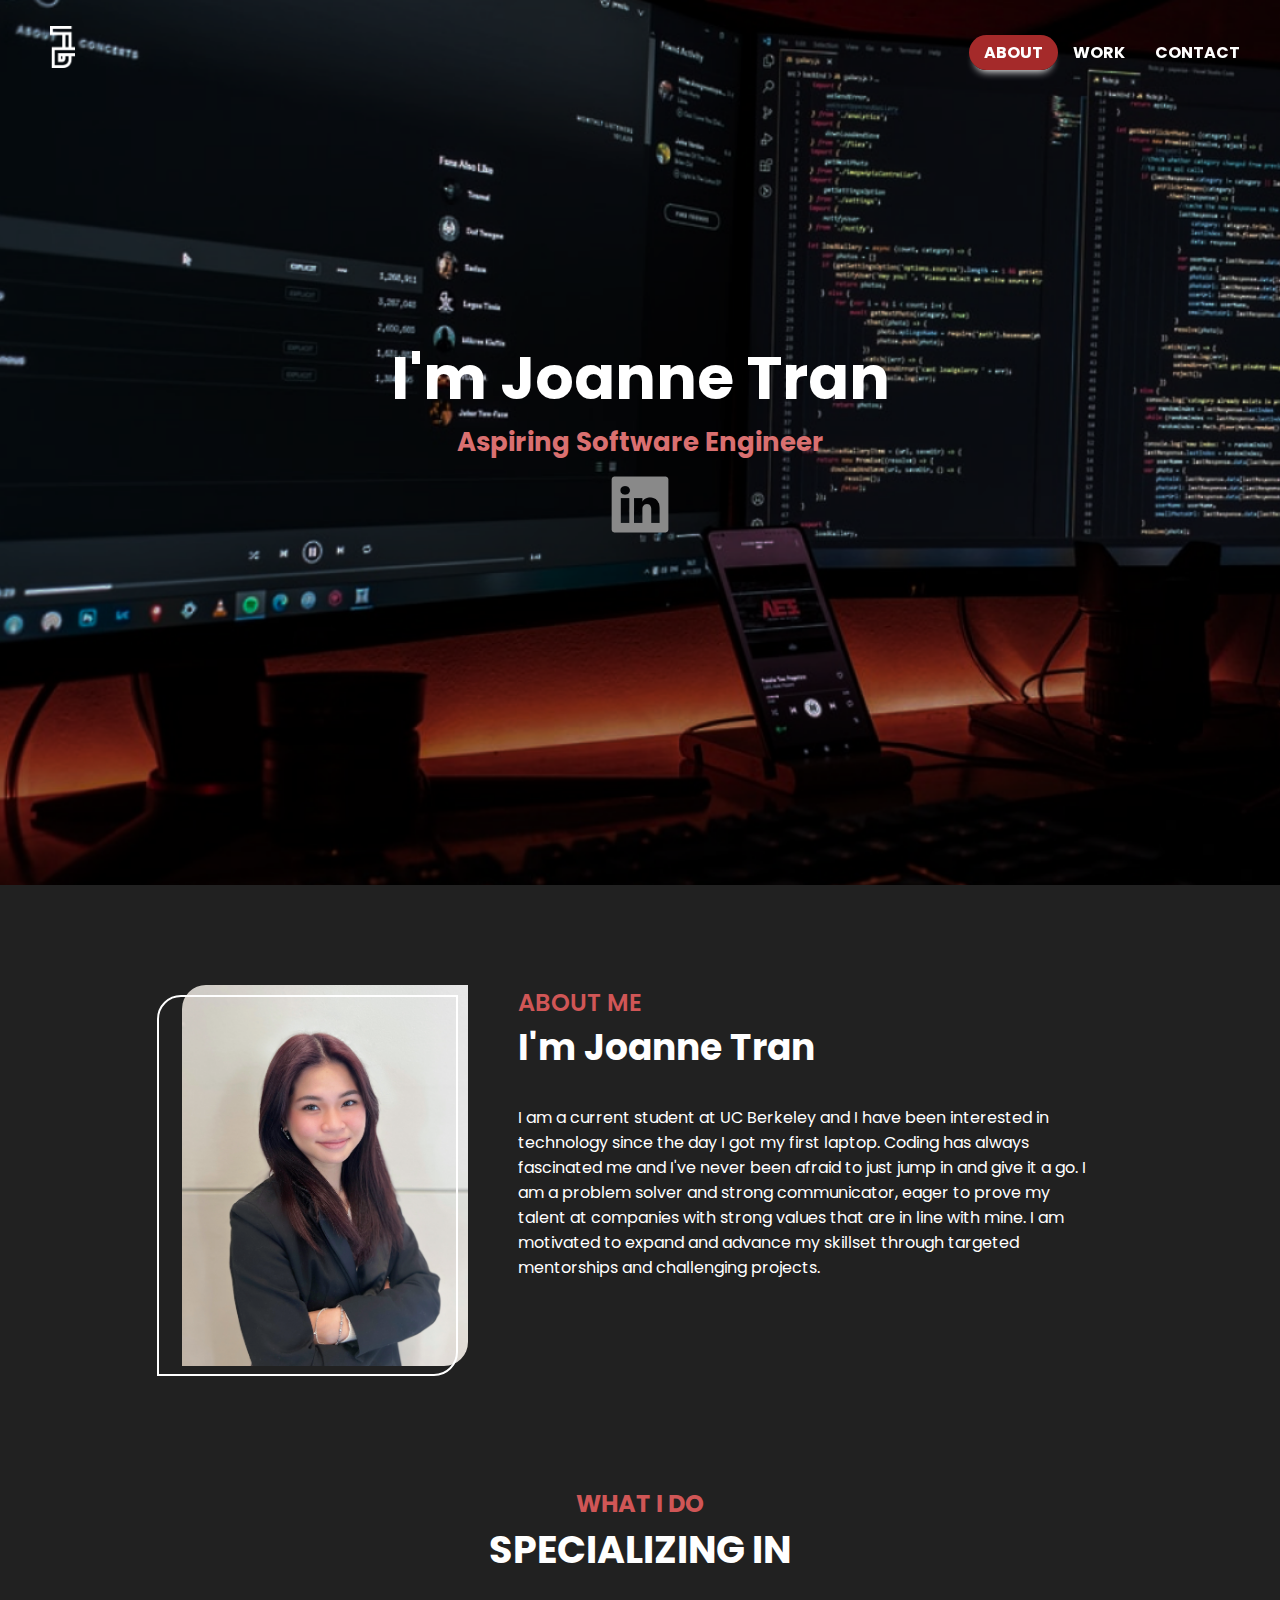
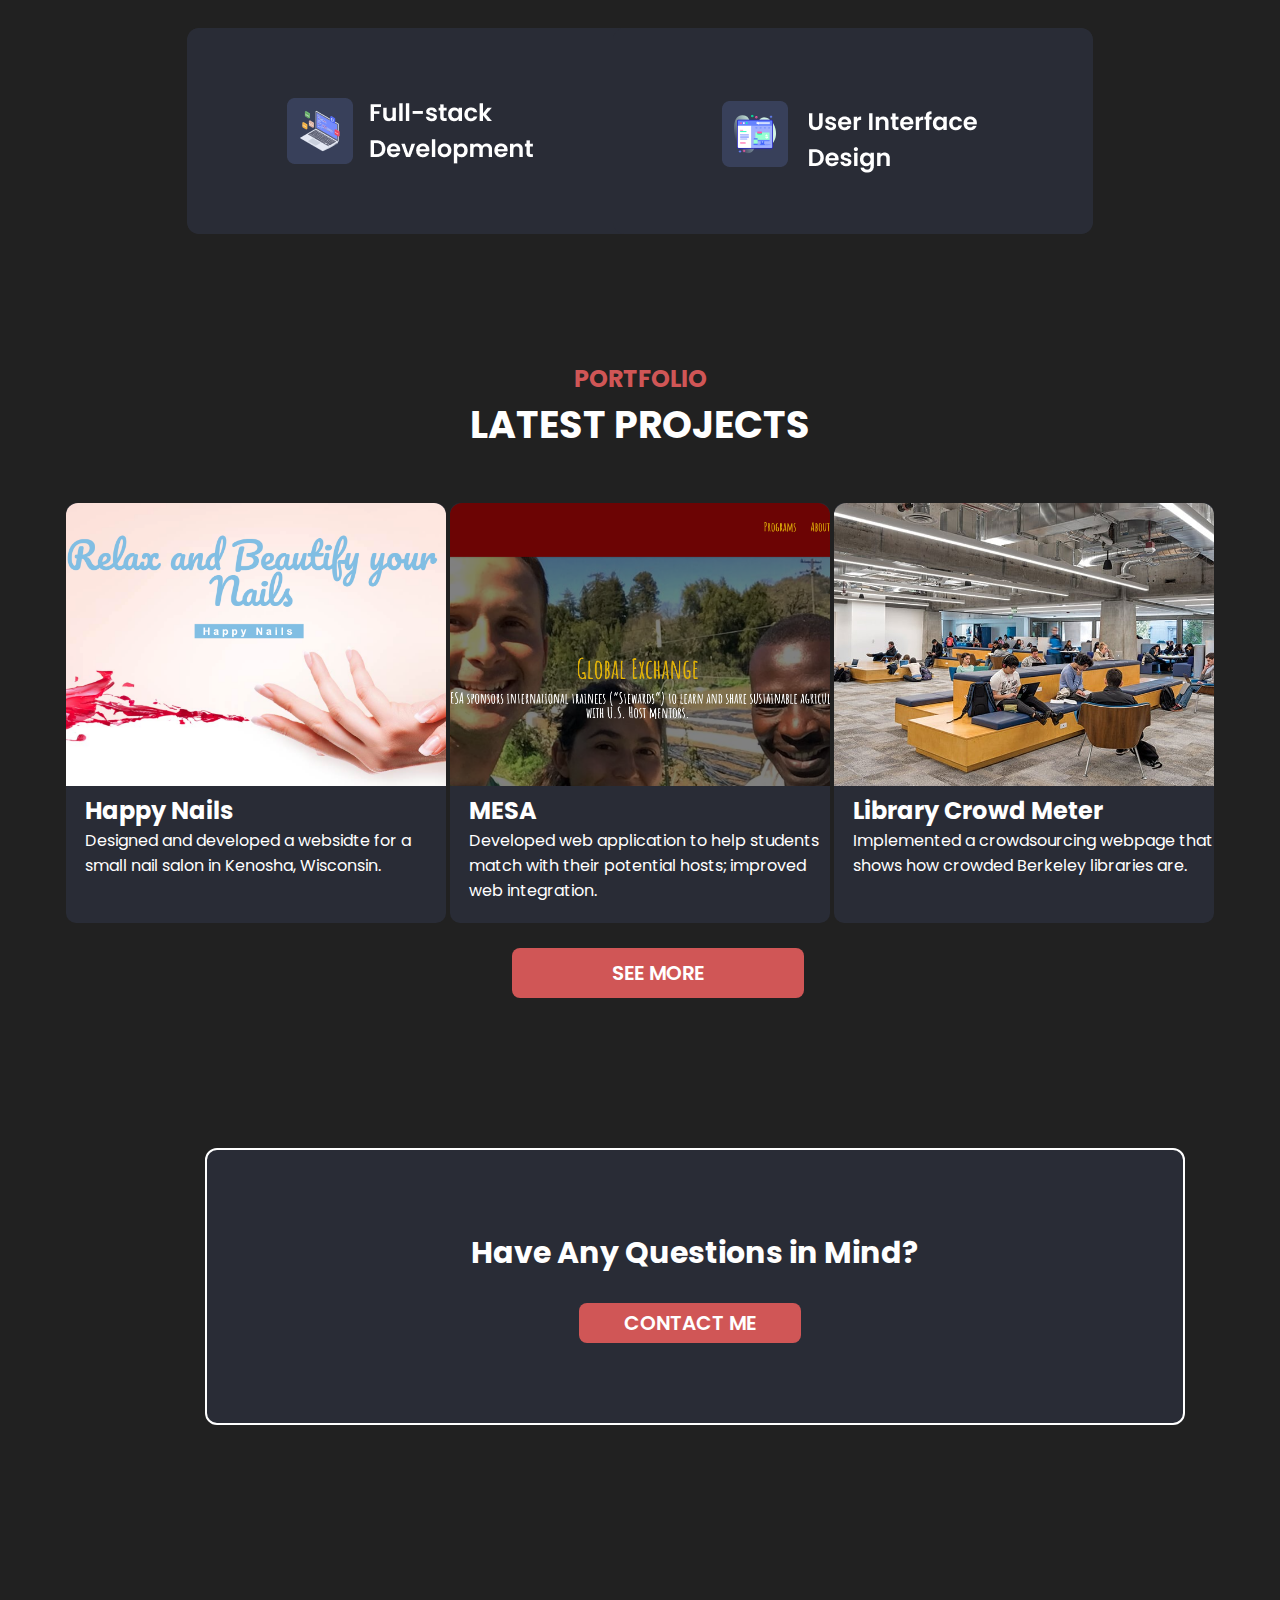
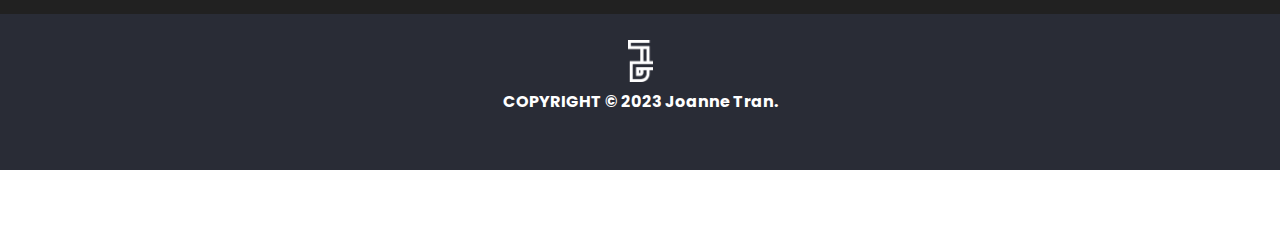
==== index.html @ a39d91d6 "Add files via upload" ====
<!DOCTYPE html>
<html lang="en">
<head>
    <meta charset="UTF-8">
    <meta http-equiv="X-UA-Compatible" content="IE=edge">
    <meta name="viewport" content="width=device-width, initial-scale=1.0">
    <link href="https://fonts.googleapis.com/css2?family=Poppins:wght@400;600;700&display=swap" rel="stylesheet">
    <link rel="stylesheet" href="main.css">
    <script src="java.js"></script>
    <title>Joanne Tran</title>
</head>
<body>
    <header>
        <a href='index.html' class="logo"><img src='joannelogo.png' class="logo"></a>
        <ul>
            <li><a href="index.html" class="active">About</a></li>
            <li><a href="work.html">Work</a></li>
            <li><a href="contact.html"style="margin-right: 25px;">Contact</a></li>
        </ul>
    </header>
    <section class="joanne">
        <h1>I'm Joanne Tran</h1>
        <h2>Aspiring Software Engineer</h2>
        <a href="https://www.linkedin.com/in/tranjoanne/" target="_blank"><img src="linkedin.png"id="linkedin"></a>
    </section>

    <section class="background">
        <section>
            <div class="inner2">
                <div class="inner1">
                    <h4>About Me</h4>
                    <h3>I'm Joanne Tran</h3>
                    <p>I am a current student at UC Berkeley and I have been interested in technology since the day I got my first laptop. Coding has always fascinated me and I've never been afraid to just jump in and give it a go. I am a problem solver and strong communicator, eager to prove my talent at companies with strong values that are in line with mine. I am motivated to expand and advance my skillset through targeted mentorships and challenging projects.</p>
                </div>
                <div class="relative">
                    <img src="joanne.jpg" class="headshot">
                    <div class="border"></div>
                </div>
            </div>
        </section>

        <section>
            <div>
                <h4 class="title" style="color: rgb(208, 86, 86)">What I Do</h4>
                <h3 class="title2">Specializing in</h3>
            </div>
            <div class="flex">
                <div>
                    <img src='card1.png' style="margin-right:-300px;">
                </div>
                <div>
                    <img src='card2.png'>
                </div>
            </div>
        </section>
        <section>
            <div>
                <h4 class="title" style="color: rgb(208, 86, 86)">portfolio</h4>
                <h3 class="title2">latest projects</h3>
            </div>
            <div class="flex">
                <div class='portImgBlock'>
                    <div>
                        <img class='portImg' src='happy nails.png'>
                    </div>
                    <div class="portText">
                        <h2>Happy Nails</h2>
                        <p>Designed and developed a websidte for a small nail salon in Kenosha, Wisconsin.</p>
                    </div>
                </div>
                <div class="portImgBlock">
                    <div>
                        <img class='portImg' src='mesa.png'>
                    </div>
                    <div class="portText">
                        <h2>MESA</h2>
                        <p>Developed web application to help students match with their potential hosts; improved web integration.</p>
                    </div>
                </div>
                <div class="portImgBlock">
                    <div>
                        <img class="portImg"src='moffit.jpg'>
                    </div>
                    <div class="portText">
                        <h2>Library Crowd Meter</h2>
                        <p>Implemented a crowdsourcing webpage that shows how crowded Berkeley libraries are.</p>
                    </div>
                </div>
            </div>
            <button class="portButton" onclick="location.href = 'work.html'">See More</button>
        </section>
        <section style="margin-top:150px;">
            <div class="contact">
                <div>
                    <h2>Have Any Questions in Mind?</h2>
                    <button class="portButton" style="margin-left: 24%; margin-top:6%; padding: 5px 45px; border-radius: 8px;"onclick="location.href='contact.html'">Contact Me</button>
                </div>
            </div>
        </section>
    </section>
    <footer>
        <div>
            <img src="joannelogo.png" class="logo">
            <p>COPYRIGHT © 2023 Joanne Tran.</p>
        </div>
    </footer>
</body>
</html>
---- main.css ----
*{
    margin:0;
    padding: 0;
    font-family: Poppins, sans-serif;
    box-sizing: border-box;
}

header{
    position: sticky;
    flex-direction:row;
    top:30px;
    left:0;
    width:100%;
    padding:30px,100px;
    display: flex;
    justify-content: space-between;
    align-items: center;
    margin-top: -60px;
}

header .logo {
    margin-left: 25px;
    margin-top:-2px;
}

.logo{
    width: 25px;
}

header ul {
    display: flex;
    justify-content: center;
    align-items: center;
}

header ul li {
    list-style-type: none;

}

header ul li a {
    text-decoration: none;
    color: white;
    font-weight: bold;
    text-transform: uppercase;
    padding: 6px 15px;
    transition: background-color .25s, box-shadow .25s, border-radius .25s;
}

header ul li a:hover,header ul li a.active{
    background-color: brown;
    box-shadow: 0 0.5em 0.5em -.4em white;
    cursor: pointer;
    border-radius: 20px;
}

.joanne{
    display: flex;
    flex-direction: column;
    height:100vh;
    width:100%;
    align-items: center;
    justify-content: center;
    color: white;
    font-weight: 600;
    

    background-attachment: fixed;
    background-image: url("backgroundimage.png");
    background-position: center;
    background-size: cover;
}

.joanne h2 {
    font-size: 26px;
    color: rgb(218, 112, 112);
}

.joanne h1 {
    font-size: 60px;
}


.background {
    width: 100%;
    background-color: #212121;
    min-height: 2329px;
}

.background h4 {
    color: white;
    text-transform: uppercase;
}

.headshot {
    width: 100%;
    height: 380.25px;
    object-fit: cover;
    object-position: -5% 20%;
    float:left;
    opacity: 0.98;
    border-radius: 24px 0px;

}

.inner1 {
    color: white;
    width: 580px;
    height: 366px;
    margin-left: 50px;
}

.inner1 h3{
    font-size: 36px;
    margin-bottom: 30px;
}

.inner1 h4{
    color: rgb(208, 86, 86);
    font-size: 24px;
    font-weight: 600;
}

.inner2 {
    display:flex;
    width:100%;
    max-height: 500px;
    flex-wrap: wrap;
    flex-direction: row-reverse;
    padding-top: 100px;
    justify-content: center;
    padding-left: 5%;
    padding-right:5%;
}

div img + div {
    width: 300.98px;
    position: absolute;
    height: 380.25px;
    border: 2px solid #FFFFFF;
    border-radius: 24px 0px;
    top: 10px;
    right: 10px;
}

footer div {
    width: 100%;
    height: 156px;
    background-color: #292C36;
    text-align: center;
    color: white;
    font-weight: 700;
    font-size: 16px;
    padding: 2%;
}

.relative {
    position: relative;
}

.flex{
    display: flex;
    width:100%;
    flex-wrap: wrap;
    justify-content: space-around;
    align-items: center;    
    padding-left: 5%;
    padding-right:5%;
    color: white;
    /* border: solid white 3px; */
}

.title {
    padding-top:120px;
    text-align: center;
    font-size: 24px;
}

.title2 {
    color:white;
    text-align: center;
    font-size: 24px;
    text-transform: uppercase;
    font-size: 38px;
    padding-bottom: 50px;
}

.portButton {
    background-color:rgb(208, 86, 86); 
    text-transform: uppercase; 
    font-size: 20px; 
    font-weight: 600;
    padding: 10px 100px;
    margin-left: 40%; 
    margin-top: 2%;
    color: white;
    transition: background-color .25s, box-shadow .25s, transform .25s;
    border: none;
    border-radius: 8px;
}

.portButton:hover{
    background-color:rgb(176, 73, 73);
    box-shadow: 0 0.5em 0.5em -.4em white;
    transform: translatey(-.25em);
    cursor: pointer;
}

.portImg{
    width: 380px; 
    height: 283px; 
    object-fit: cover;
    border-top-right-radius: 12px;
    border-top-left-radius: 12px;
}

.portImgBlock{
    background-color: #292C36;
    border-radius: 10px;
    min-height: 420px;
}

.portText {
    padding-left: 5%;
    padding-bottom: 5%;
    max-width: 380px;
}

.contact{
    background-color: #292C36;
    width: 980px;
    height: 277px;
    display: flex;
    flex-wrap: wrap;
    justify-content: center;
    align-items: center;    
    padding-left: 5%;
    padding-right:5%;
    color: white;
    border: solid white 2px;
    margin-left: 16%;
    border-radius: 12px;
    font-size: 20px;
}

#linkedin{
    max-width: 15%;
    border-radius: 22px;
    display: block; 
    margin-left: auto;
    margin-right: auto;
    filter: invert(58%) sepia(0%) saturate(0%) hue-rotate(356deg) brightness(98%) contrast(92%);
    margin-top: 2%;
    animation-name: linkedin;
    animation-duration: 5s;
    animation-iteration-count: infinite;
    animation-timing-function: linear;
    transition: filter .25s, box-shadow .25s, transform .25s;
}

@keyframes linkedin {
    20% { 
        transform: rotate(0deg); 
    } 
    40%{ 
        transform: rotate(10deg); 
    } 
    60%{
        transform: rotate(0deg);
    }
    80% {
        transform: rotate(-10deg);
    }
    100%{
        transform: rotate(0deg);
    }
    
}

#linkedin:hover{
    filter: invert(47%) sepia(19%) saturate(1994%) hue-rotate(315deg) brightness(91%) contrast(77%);
    box-shadow: 0 0.5em 0.5em -.4em white;
    transform: translatey(-.2em);
    cursor: pointer;
}
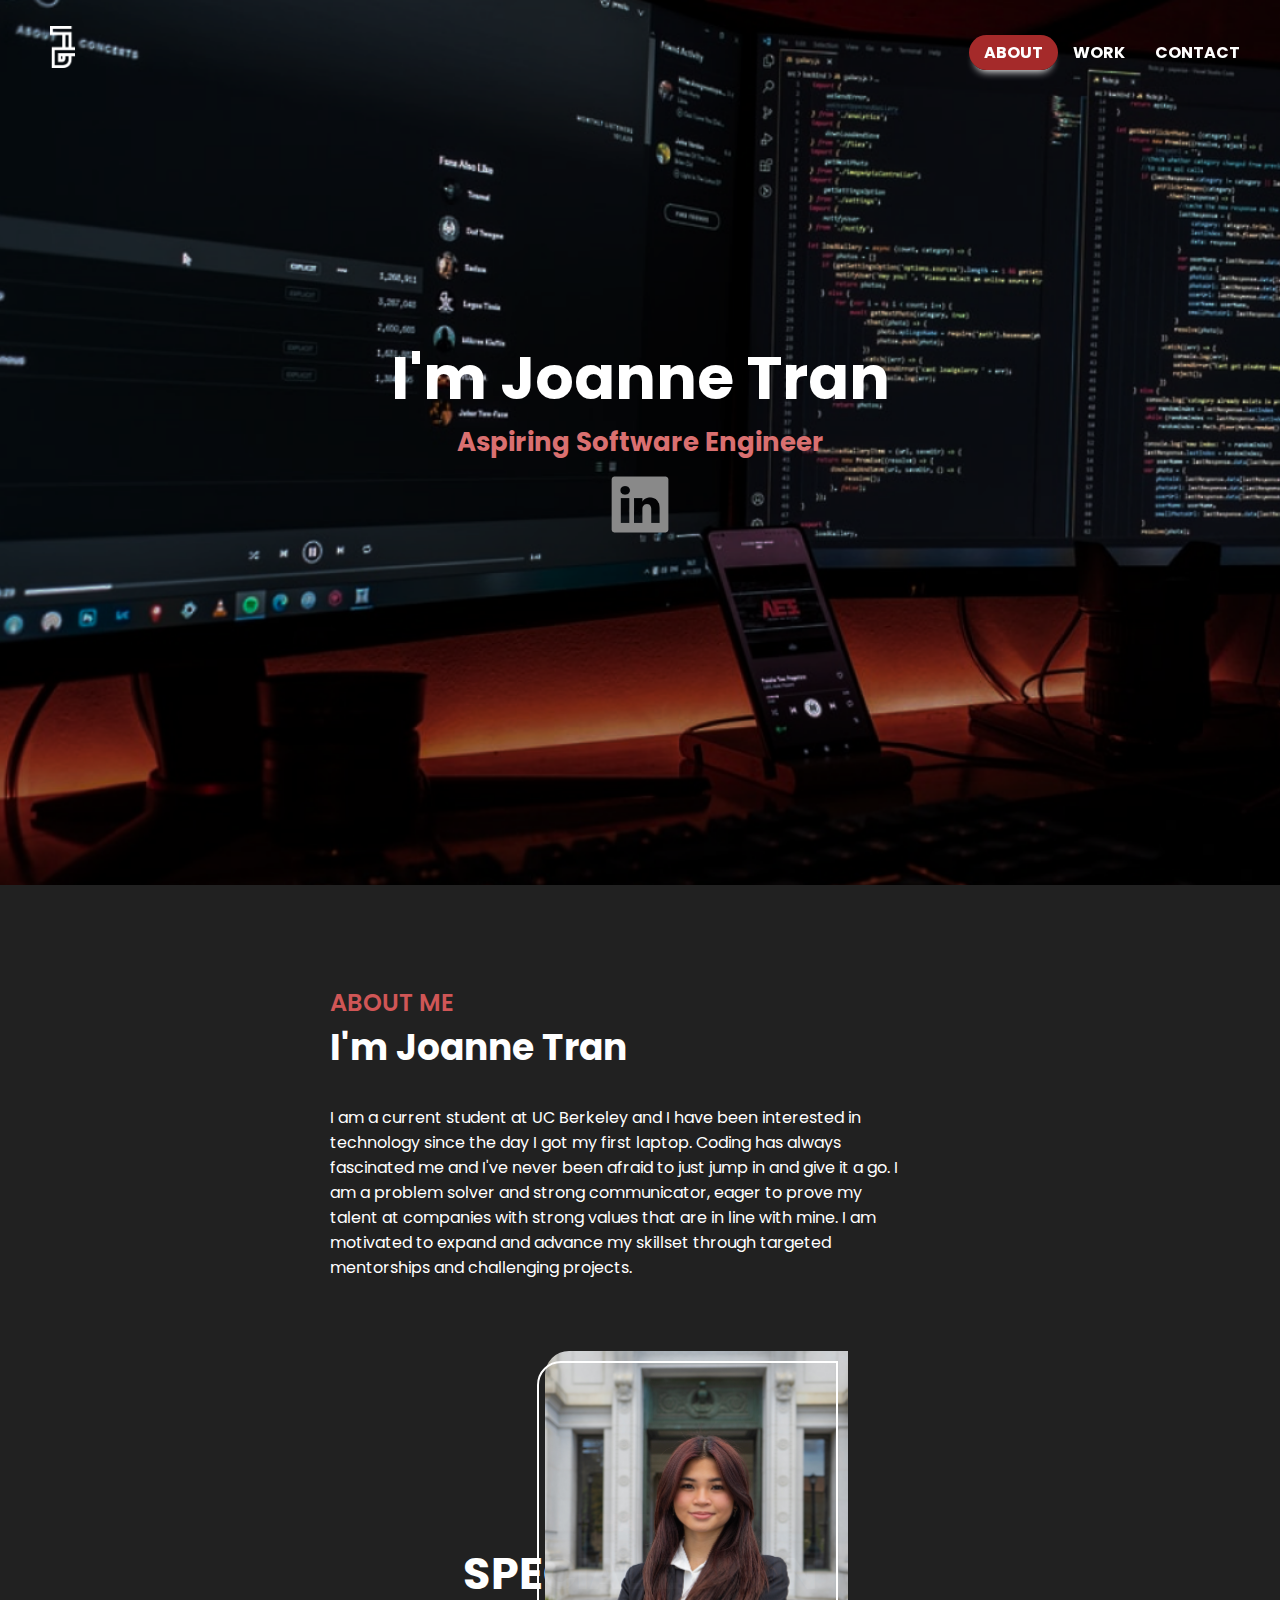
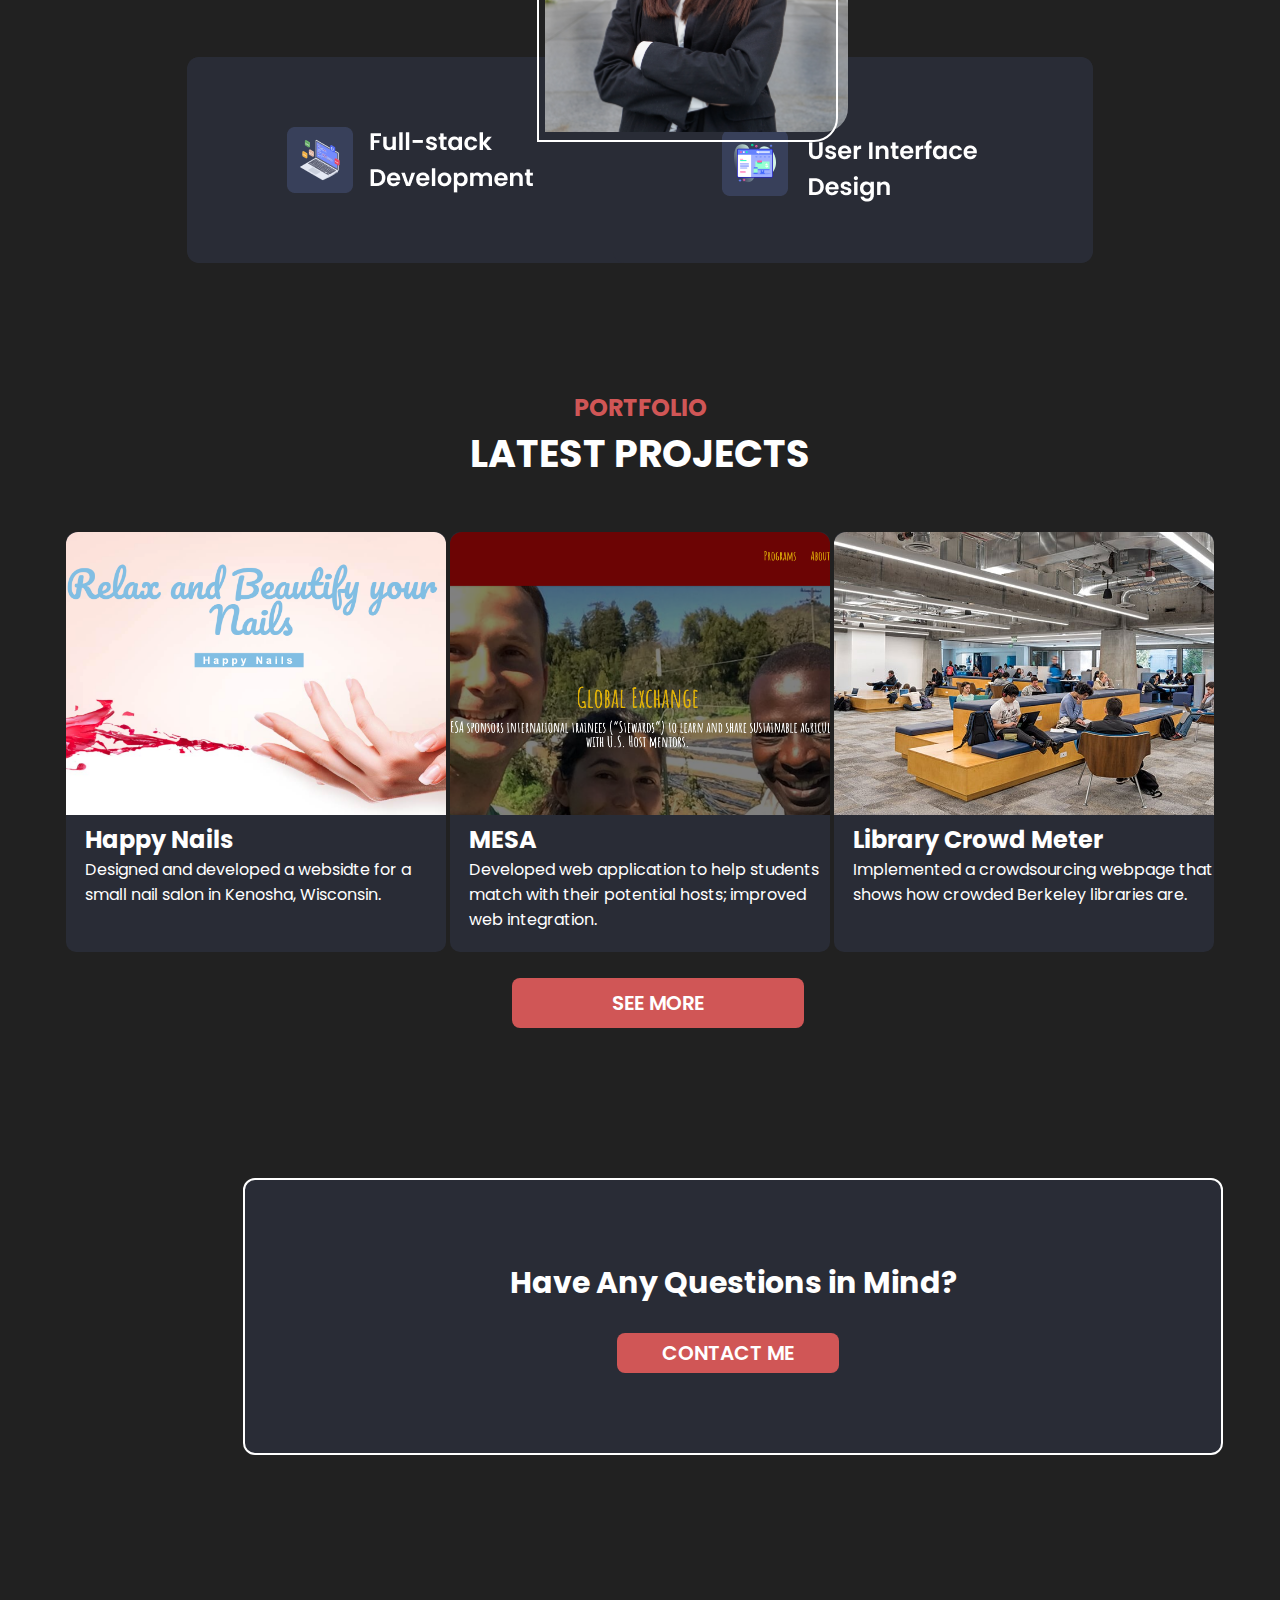
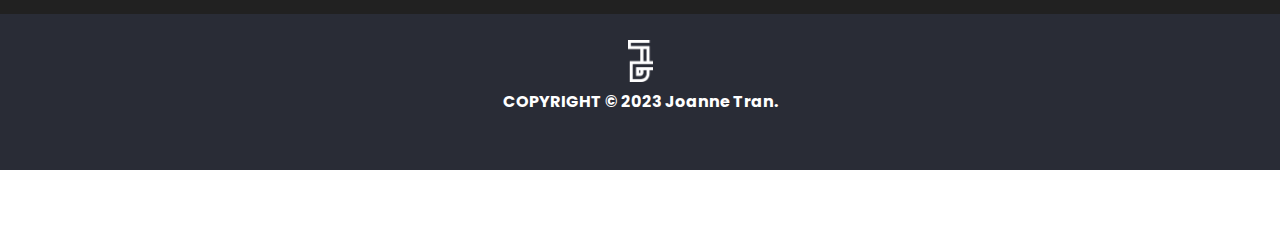
==== commit bee20204: "added new img and media queries" ====
--- a/index.html
+++ b/index.html
@@ -33,23 +33,24 @@
                     <p>I am a current student at UC Berkeley and I have been interested in technology since the day I got my first laptop. Coding has always fascinated me and I've never been afraid to just jump in and give it a go. I am a problem solver and strong communicator, eager to prove my talent at companies with strong values that are in line with mine. I am motivated to expand and advance my skillset through targeted mentorships and challenging projects.</p>
                 </div>
                 <div class="relative">
-                    <img src="joanne.jpg" class="headshot">
+                    <img src="joanne2.JPG" class="headshot">
                     <div class="border"></div>
                 </div>
             </div>
         </section>
 
         <section>
-            <div>
-                <h4 class="title" style="color: rgb(208, 86, 86)">What I Do</h4>
-                <h3 class="title2">Specializing in</h3>
+            <div class="title3">
+                <h4 class= "title" style="color: rgb(208, 86, 86)">What I Do</h4>
+                <h3>Specializing in</h3>
             </div>
-            <div class="flex">
+
+            <div class="flex2">
                 <div>
-                    <img src='card1.png' style="margin-right:-300px;">
+                    <img src='card1.png' style="margin-right:-300px;" class="specialty">
                 </div>
                 <div>
-                    <img src='card2.png'>
+                    <img src='card2.png' class="specialty2">
                 </div>
             </div>
         </section>
@@ -89,11 +90,11 @@
             </div>
             <button class="portButton" onclick="location.href = 'work.html'">See More</button>
         </section>
-        <section style="margin-top:150px;">
+        <section style="margin-top:150px;" class="contact2">
             <div class="contact">
                 <div>
                     <h2>Have Any Questions in Mind?</h2>
-                    <button class="portButton" style="margin-left: 24%; margin-top:6%; padding: 5px 45px; border-radius: 8px;"onclick="location.href='contact.html'">Contact Me</button>
+                    <button class="portButton2" style="margin-left: 24%; margin-top:6%; padding: 5px 45px; border-radius: 8px;"onclick="location.href='contact.html'">Contact Me</button>
                 </div>
             </div>
         </section>
--- a/main.css
+++ b/main.css
@@ -93,11 +93,11 @@
 }
 
 .headshot {
-    width: 100%;
+    width: 60%;
     height: 380.25px;
     object-fit: cover;
-    object-position: -5% 20%;
-    float:left;
+    object-position: 46% 20%;
+    float:right;
     opacity: 0.98;
     border-radius: 24px 0px;
 
@@ -130,7 +130,7 @@
     padding-top: 100px;
     justify-content: center;
     padding-left: 5%;
-    padding-right:5%;
+    padding-right:12%;
 }
 
 div img + div {
@@ -167,7 +167,17 @@
     padding-left: 5%;
     padding-right:5%;
     color: white;
-    /* border: solid white 3px; */
+}
+
+.flex2{
+    display: flex;
+    width:100%;
+    flex-wrap: wrap;
+    justify-content: space-around;
+    align-items: center;    
+    padding-left: 5%;
+    padding-right:5%;
+    color: white;
 }
 
 .title {
@@ -177,6 +187,15 @@
 }
 
 .title2 {
+    color:white;
+    text-align: center;
+    font-size: 24px;
+    text-transform: uppercase;
+    font-size: 38px;
+    padding-bottom: 50px;
+}
+
+.title3 {
     color:white;
     text-align: center;
     font-size: 24px;
@@ -206,6 +225,27 @@
     cursor: pointer;
 }
 
+.portButton2 {
+    background-color:rgb(208, 86, 86); 
+    text-transform: uppercase; 
+    font-size: 20px; 
+    font-weight: 600;
+    padding: 10px 100px;
+    margin-left: 40%; 
+    margin-top: 2%;
+    color: white;
+    transition: background-color .25s, box-shadow .25s, transform .25s;
+    border: none;
+    border-radius: 8px;
+}
+
+.portButton2:hover{
+    background-color:rgb(176, 73, 73);
+    box-shadow: 0 0.5em 0.5em -.4em white;
+    transform: translatey(-.25em);
+    cursor: pointer;
+}
+
 .portImg{
     width: 380px; 
     height: 283px; 
@@ -238,7 +278,7 @@
     padding-right:5%;
     color: white;
     border: solid white 2px;
-    margin-left: 16%;
+    margin-left: 19%;
     border-radius: 12px;
     font-size: 20px;
 }
@@ -283,3 +323,75 @@
     transform: translatey(-.2em);
     cursor: pointer;
 }
+
+@media only screen and (max-width: 600px){
+    .joanne h1 {
+        font-size: 40px;
+    }
+    .contact{
+        width: 300px;
+        height: 200px;
+        font-size: 10px;
+    }
+    .specialty{
+        width: 350px;
+        margin-left: -175px;
+    }
+
+    .specialty2{
+        width: 350px;
+    }
+
+    .title3{
+        margin-top: 385px;
+    }
+    .portButton{
+        font-size: 11px;
+        margin-left: 20%;
+    }
+    .contact{
+        margin-top: -90px;
+        text-align: center;
+    }
+    .contact2{
+        padding-bottom: 40px;
+        padding-right: 27%;
+    }
+    .portButton2{
+        padding-left:-40px;
+        font-size: 10px;
+        margin-right: 100px;
+    }
+    .portImgBlock{
+        margin-bottom: 5%;
+    }
+    .flex2{
+        flex-direction: column;
+    }
+    .relative{
+        margin-top:90px;
+        width:90%;
+        height: 90%;
+    }
+    .inner1{
+        margin-left: 2%;
+    }
+    .inner1 h4, h3{
+        text-align: center;
+    }
+    footer div {
+        padding-top: 40px;
+    }
+    .headshot{
+        width: 100%;
+        float: left; 
+        margin-left: 4%;
+    }
+    .inner2{
+        padding-left: 12%;
+    }
+    div img + div {
+        left: 1px;
+        width: 98%;
+    }
+}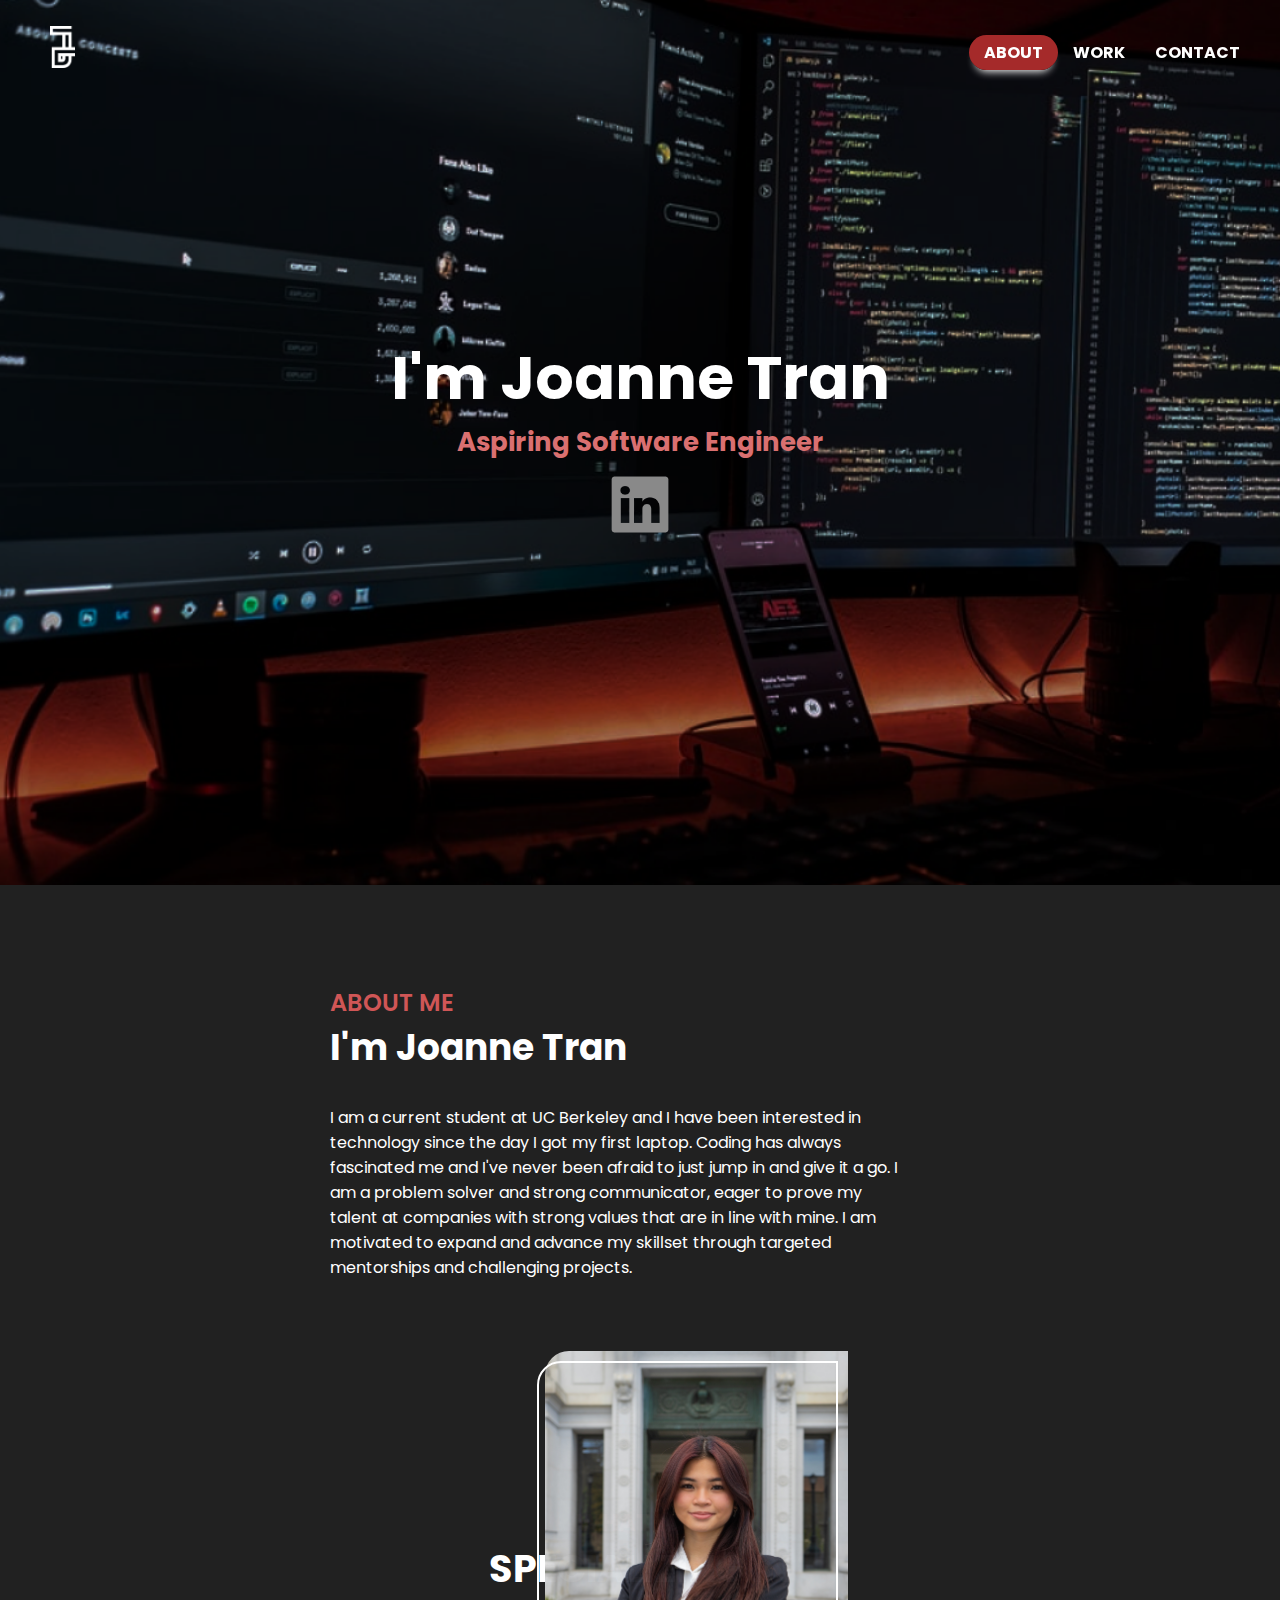
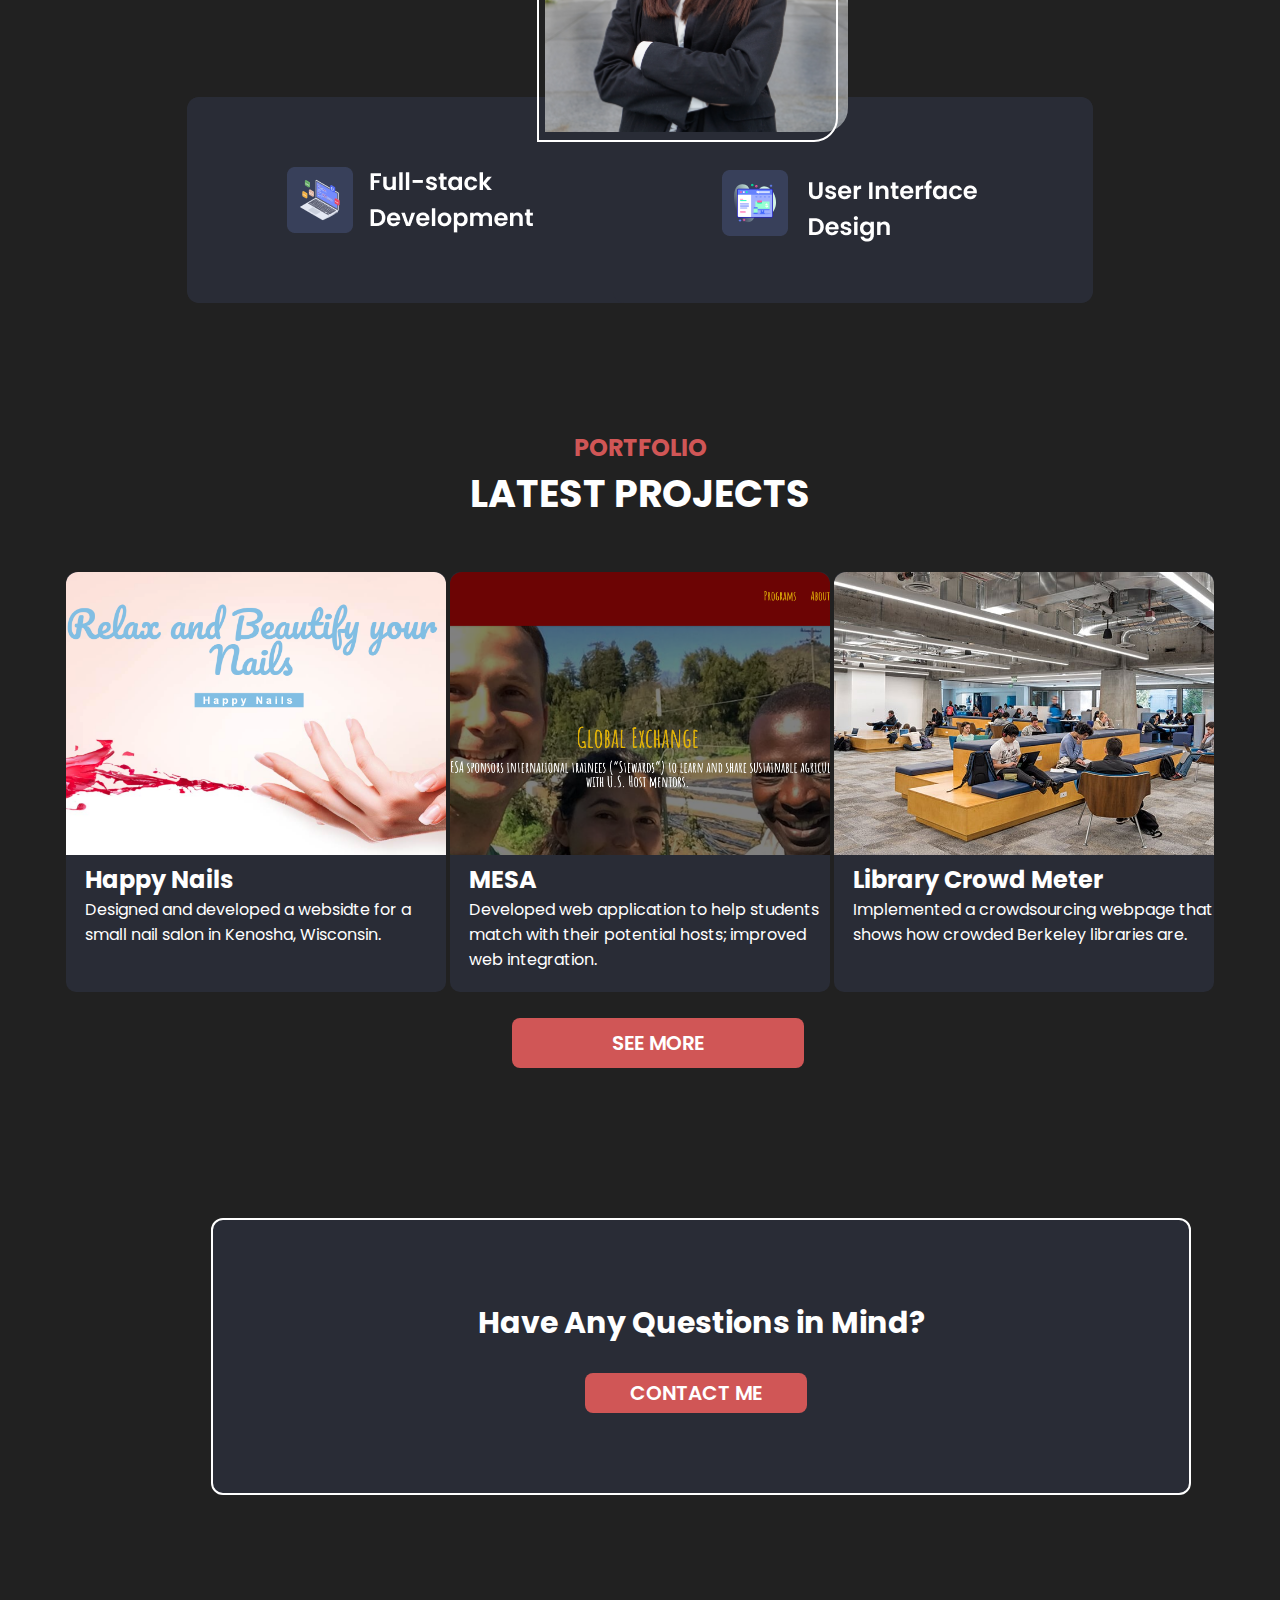
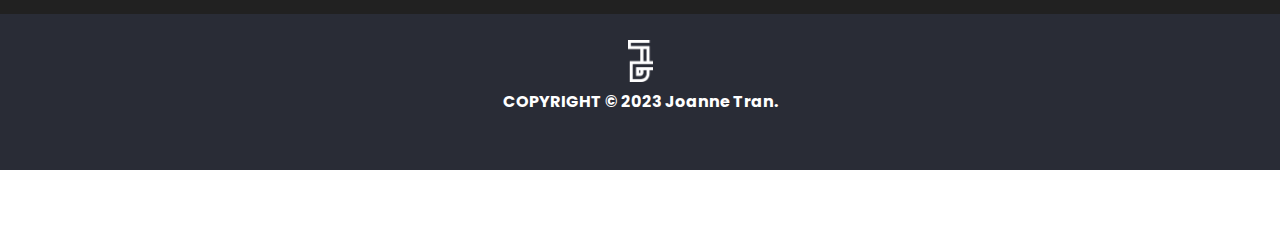
==== commit 90671d57: "revisions" ====
--- a/index.html
+++ b/index.html
@@ -42,7 +42,7 @@
         <section>
             <div class="title3">
                 <h4 class= "title" style="color: rgb(208, 86, 86)">What I Do</h4>
-                <h3>Specializing in</h3>
+                <h3 class = title2>Specializing in</h3>
             </div>
 
             <div class="flex2">
--- a/main.css
+++ b/main.css
@@ -63,7 +63,7 @@
     justify-content: center;
     color: white;
     font-weight: 600;
-    
+
 
     background-attachment: fixed;
     background-image: url("backgroundimage.png");
@@ -163,7 +163,7 @@
     width:100%;
     flex-wrap: wrap;
     justify-content: space-around;
-    align-items: center;    
+    align-items: center;
     padding-left: 5%;
     padding-right:5%;
     color: white;
@@ -174,7 +174,7 @@
     width:100%;
     flex-wrap: wrap;
     justify-content: space-around;
-    align-items: center;    
+    align-items: center;
     padding-left: 5%;
     padding-right:5%;
     color: white;
@@ -205,12 +205,12 @@
 }
 
 .portButton {
-    background-color:rgb(208, 86, 86); 
-    text-transform: uppercase; 
-    font-size: 20px; 
+    background-color:rgb(208, 86, 86);
+    text-transform: uppercase;
+    font-size: 20px;
     font-weight: 600;
     padding: 10px 100px;
-    margin-left: 40%; 
+    margin-left: 40%;
     margin-top: 2%;
     color: white;
     transition: background-color .25s, box-shadow .25s, transform .25s;
@@ -226,12 +226,12 @@
 }
 
 .portButton2 {
-    background-color:rgb(208, 86, 86); 
-    text-transform: uppercase; 
-    font-size: 20px; 
+    background-color:rgb(208, 86, 86);
+    text-transform: uppercase;
+    font-size: 20px;
     font-weight: 600;
     padding: 10px 100px;
-    margin-left: 40%; 
+    margin-left: 40%;
     margin-top: 2%;
     color: white;
     transition: background-color .25s, box-shadow .25s, transform .25s;
@@ -247,8 +247,8 @@
 }
 
 .portImg{
-    width: 380px; 
-    height: 283px; 
+    width: 380px;
+    height: 283px;
     object-fit: cover;
     border-top-right-radius: 12px;
     border-top-left-radius: 12px;
@@ -273,20 +273,21 @@
     display: flex;
     flex-wrap: wrap;
     justify-content: center;
-    align-items: center;    
+    align-items: center;
     padding-left: 5%;
     padding-right:5%;
     color: white;
     border: solid white 2px;
-    margin-left: 19%;
+    margin-left: 16.5%;
     border-radius: 12px;
     font-size: 20px;
 }
+
 
 #linkedin{
     max-width: 15%;
     border-radius: 22px;
-    display: block; 
+    display: block;
     margin-left: auto;
     margin-right: auto;
     filter: invert(58%) sepia(0%) saturate(0%) hue-rotate(356deg) brightness(98%) contrast(92%);
@@ -299,12 +300,12 @@
 }
 
 @keyframes linkedin {
-    20% { 
-        transform: rotate(0deg); 
-    } 
-    40%{ 
-        transform: rotate(10deg); 
-    } 
+    20% {
+        transform: rotate(0deg);
+    }
+    40%{
+        transform: rotate(10deg);
+    }
     60%{
         transform: rotate(0deg);
     }
@@ -314,7 +315,7 @@
     100%{
         transform: rotate(0deg);
     }
-    
+
 }
 
 #linkedin:hover{
@@ -352,11 +353,12 @@
     .contact{
         margin-top: -90px;
         text-align: center;
+        margin-left: 13%;
     }
     .contact2{
         padding-bottom: 40px;
-        padding-right: 27%;
-    }
+    }
+
     .portButton2{
         padding-left:-40px;
         font-size: 10px;
@@ -384,7 +386,7 @@
     }
     .headshot{
         width: 100%;
-        float: left; 
+        float: left;
         margin-left: 4%;
     }
     .inner2{
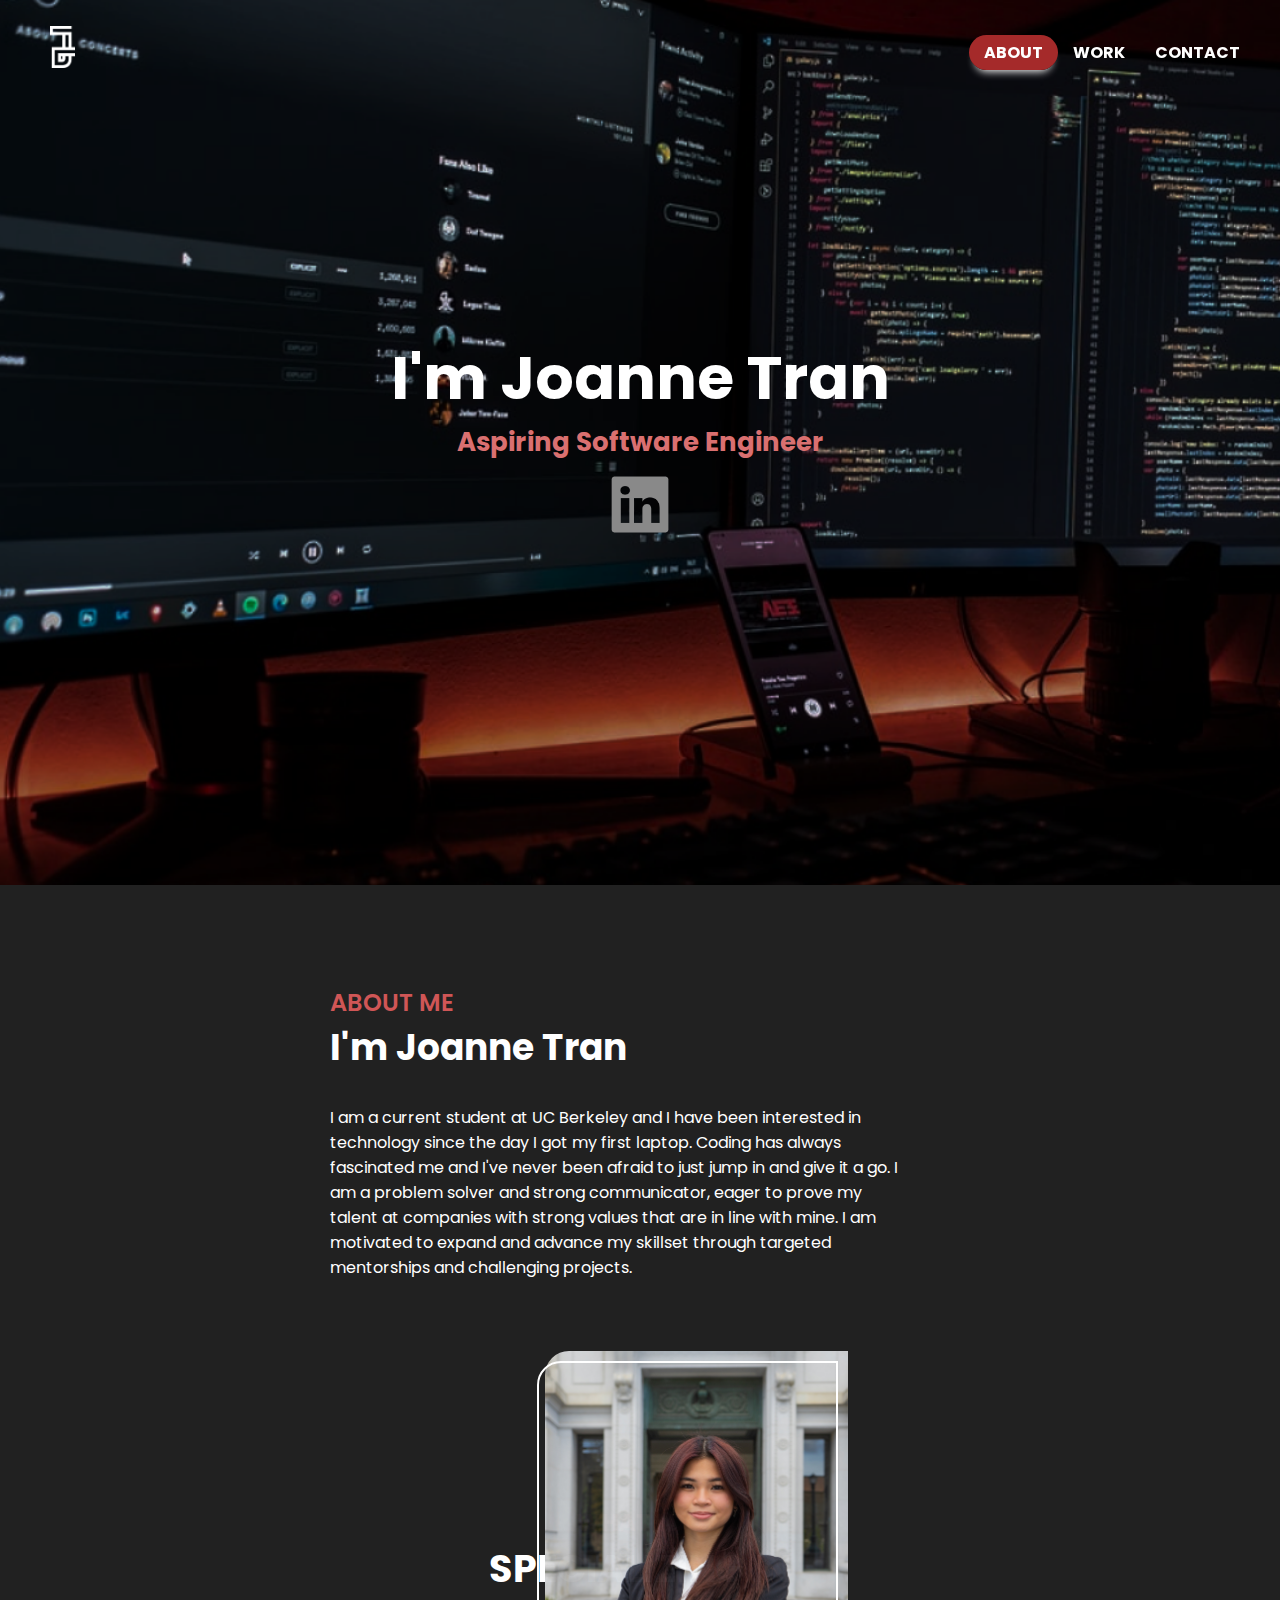
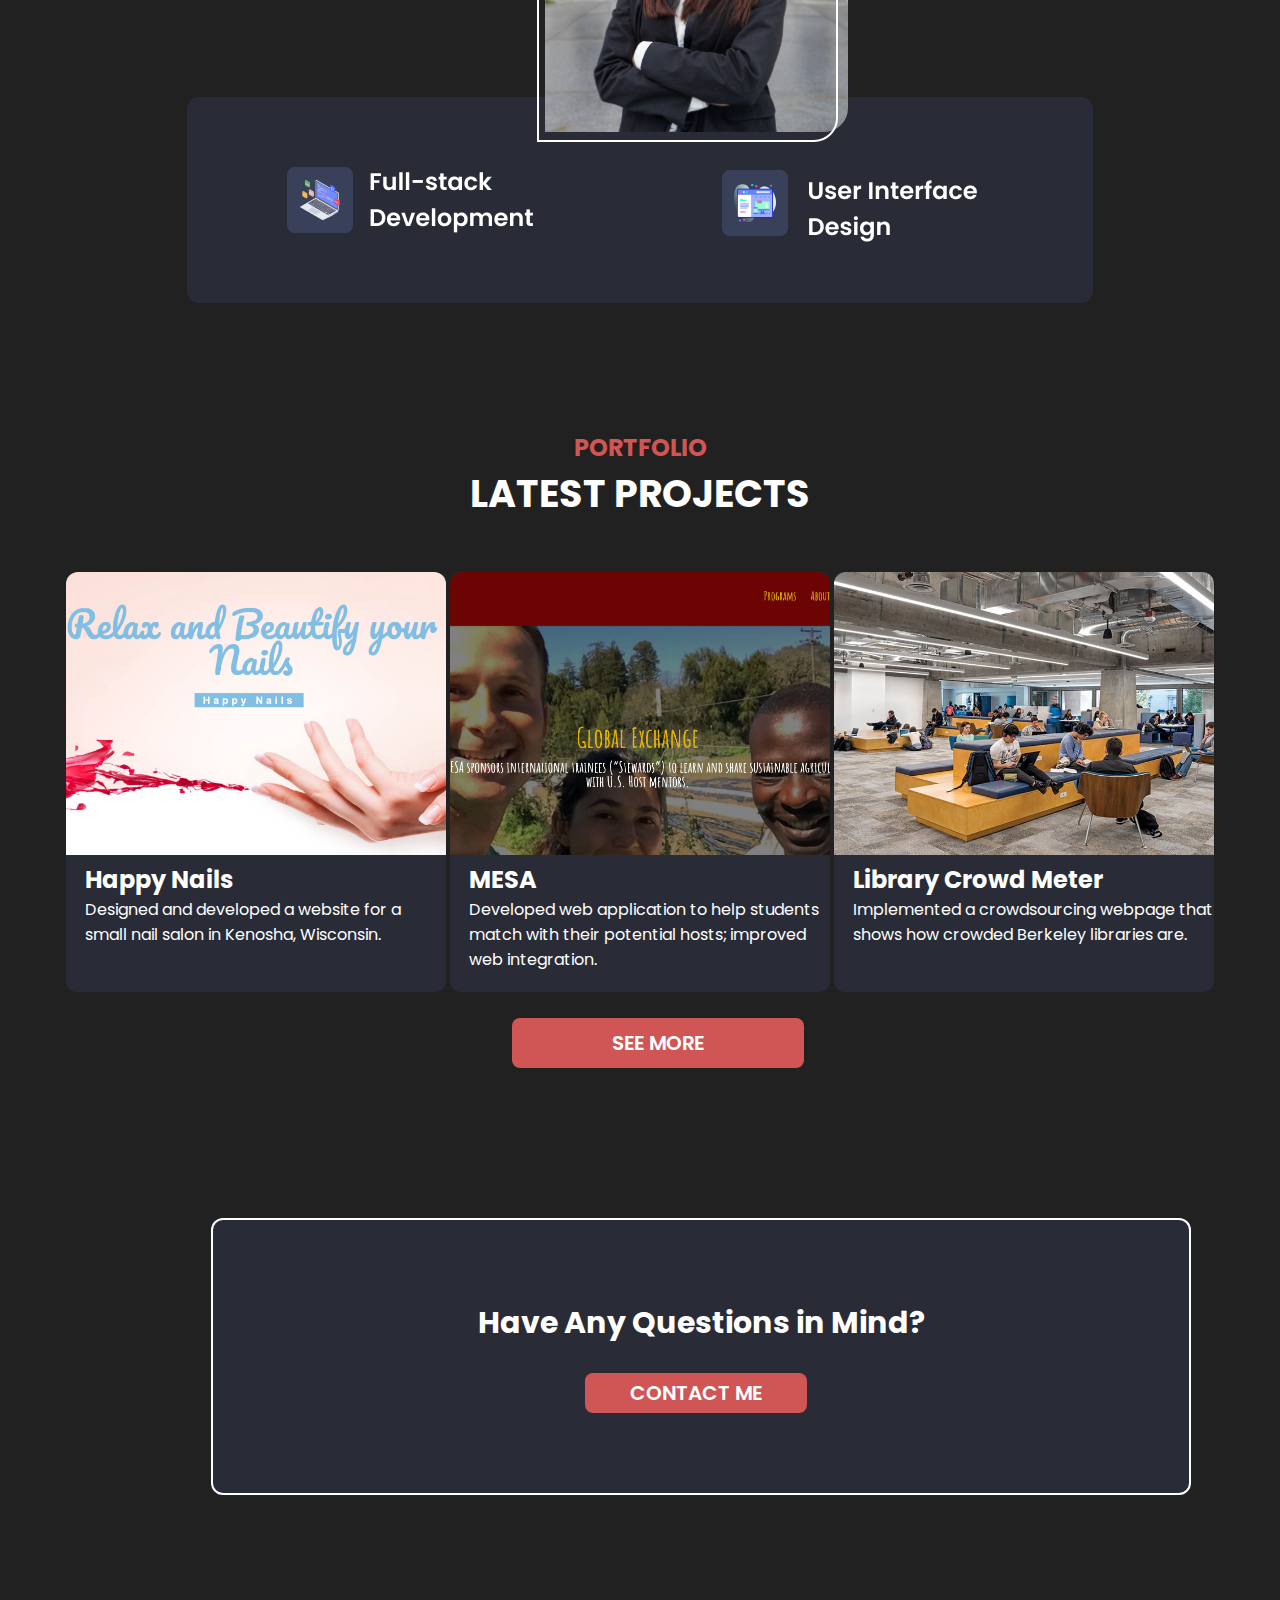
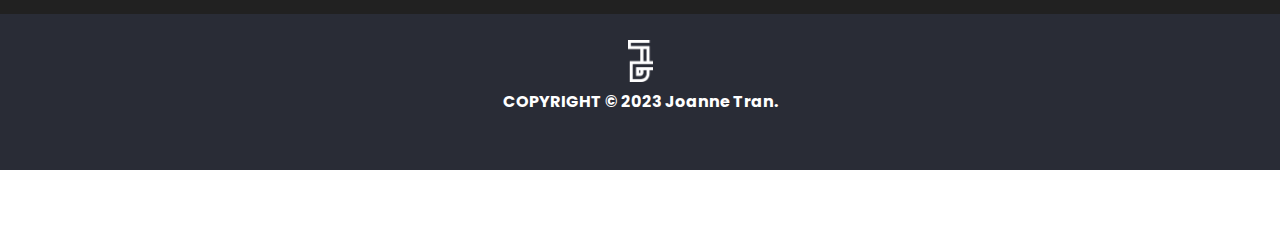
==== commit b7e5746b: "revisions" ====
--- a/index.html
+++ b/index.html
@@ -66,7 +66,7 @@
                     </div>
                     <div class="portText">
                         <h2>Happy Nails</h2>
-                        <p>Designed and developed a websidte for a small nail salon in Kenosha, Wisconsin.</p>
+                        <p>Designed and developed a website for a small nail salon in Kenosha, Wisconsin.</p>
                     </div>
                 </div>
                 <div class="portImgBlock">
--- a/main.css
+++ b/main.css
@@ -333,6 +333,9 @@
         width: 300px;
         height: 200px;
         font-size: 10px;
+        margin-top: -90px;
+        text-align: center;
+        margin-left: 13%;
     }
     .specialty{
         width: 350px;
@@ -344,17 +347,14 @@
     }
 
     .title3{
-        margin-top: 385px;
+        margin-top: 500px;
+        margin-bottom: -55px;
     }
     .portButton{
         font-size: 11px;
         margin-left: 20%;
     }
-    .contact{
-        margin-top: -90px;
-        text-align: center;
-        margin-left: 13%;
-    }
+
     .contact2{
         padding-bottom: 40px;
     }
@@ -371,15 +371,19 @@
         flex-direction: column;
     }
     .relative{
-        margin-top:90px;
+        margin-top:155px;
         width:90%;
         height: 90%;
     }
-    .inner1{
-        margin-left: 2%;
+    .inner1 p{
+        text-align: left; 
+        margin-left: 6px;
     }
     .inner1 h4, h3{
         text-align: center;
+    }
+    .inner1 h3{
+        font-size: 31px;
     }
     footer div {
         padding-top: 40px;
@@ -387,13 +391,11 @@
     .headshot{
         width: 100%;
         float: left;
-        margin-left: 4%;
-    }
-    .inner2{
-        padding-left: 12%;
-    }
+        margin-left: 6%;
+    }
+
     div img + div {
-        left: 1px;
+        left: 9px;
         width: 98%;
     }
 }